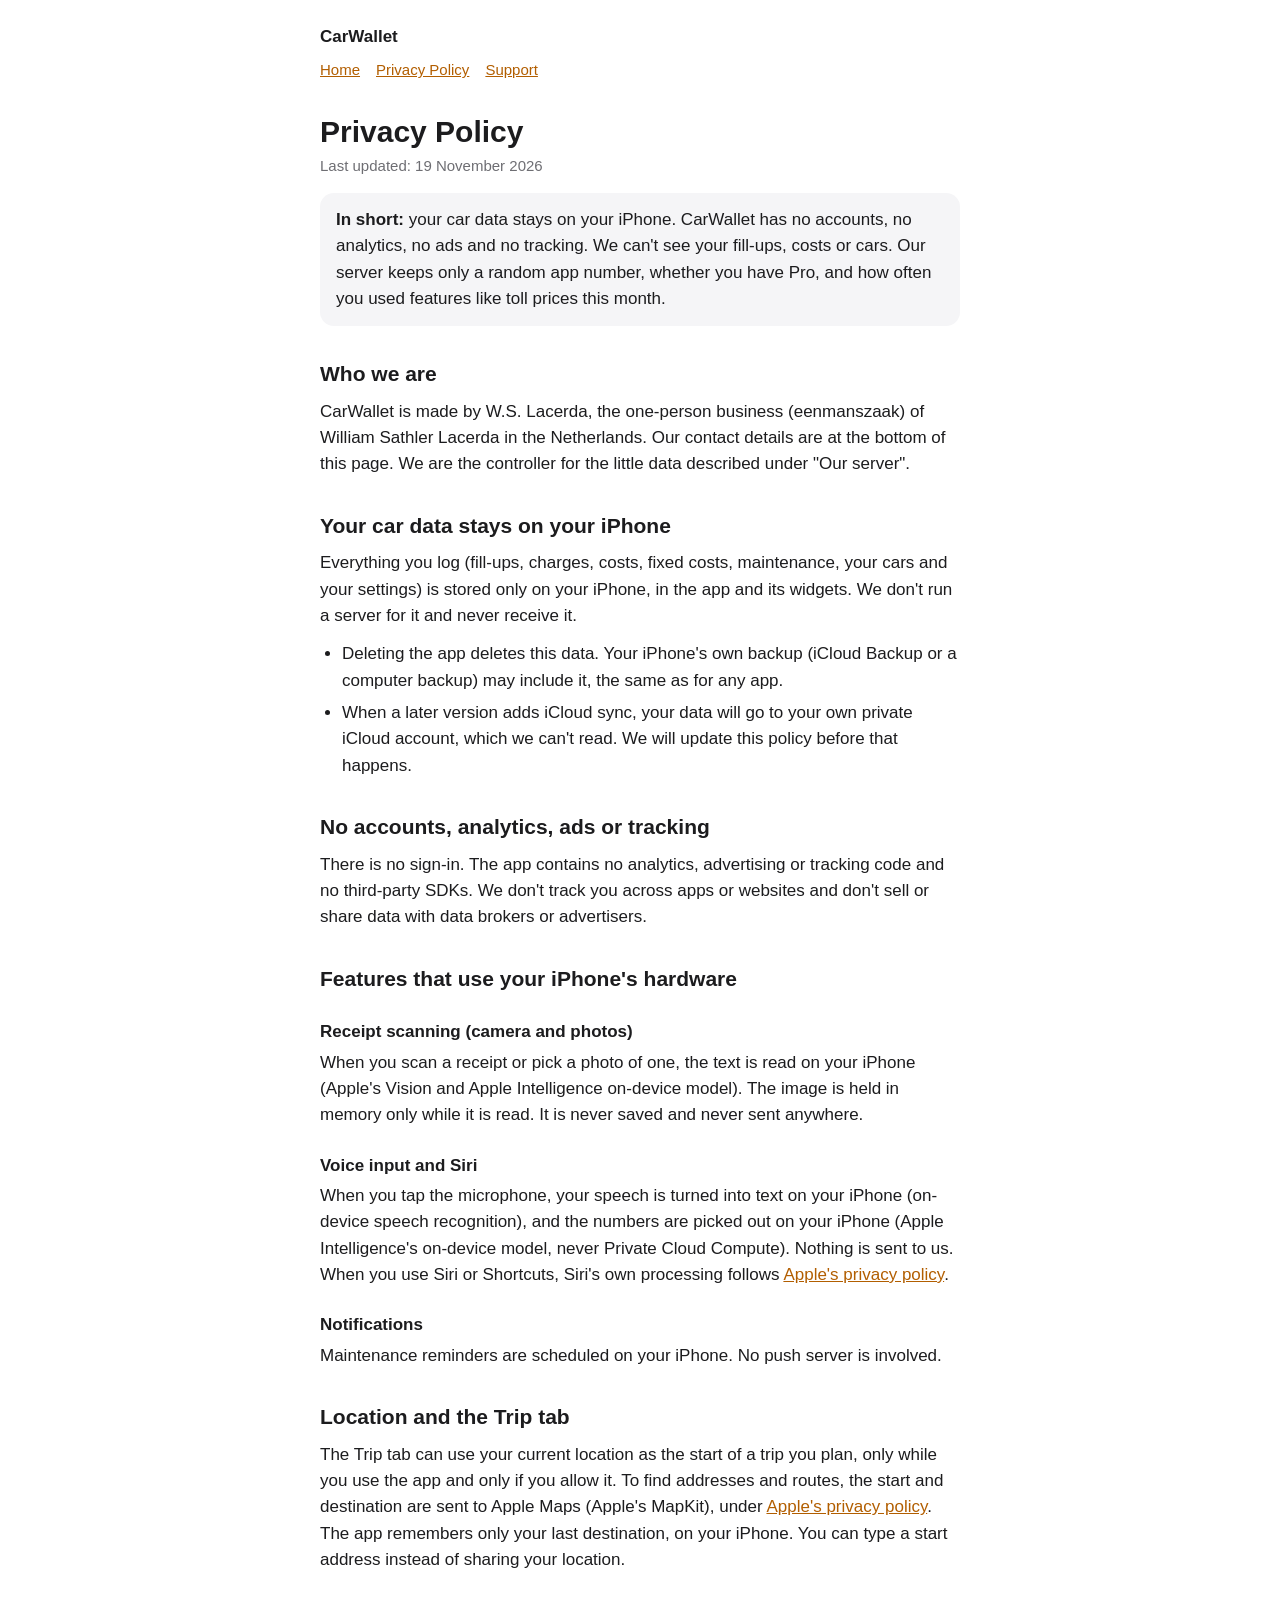
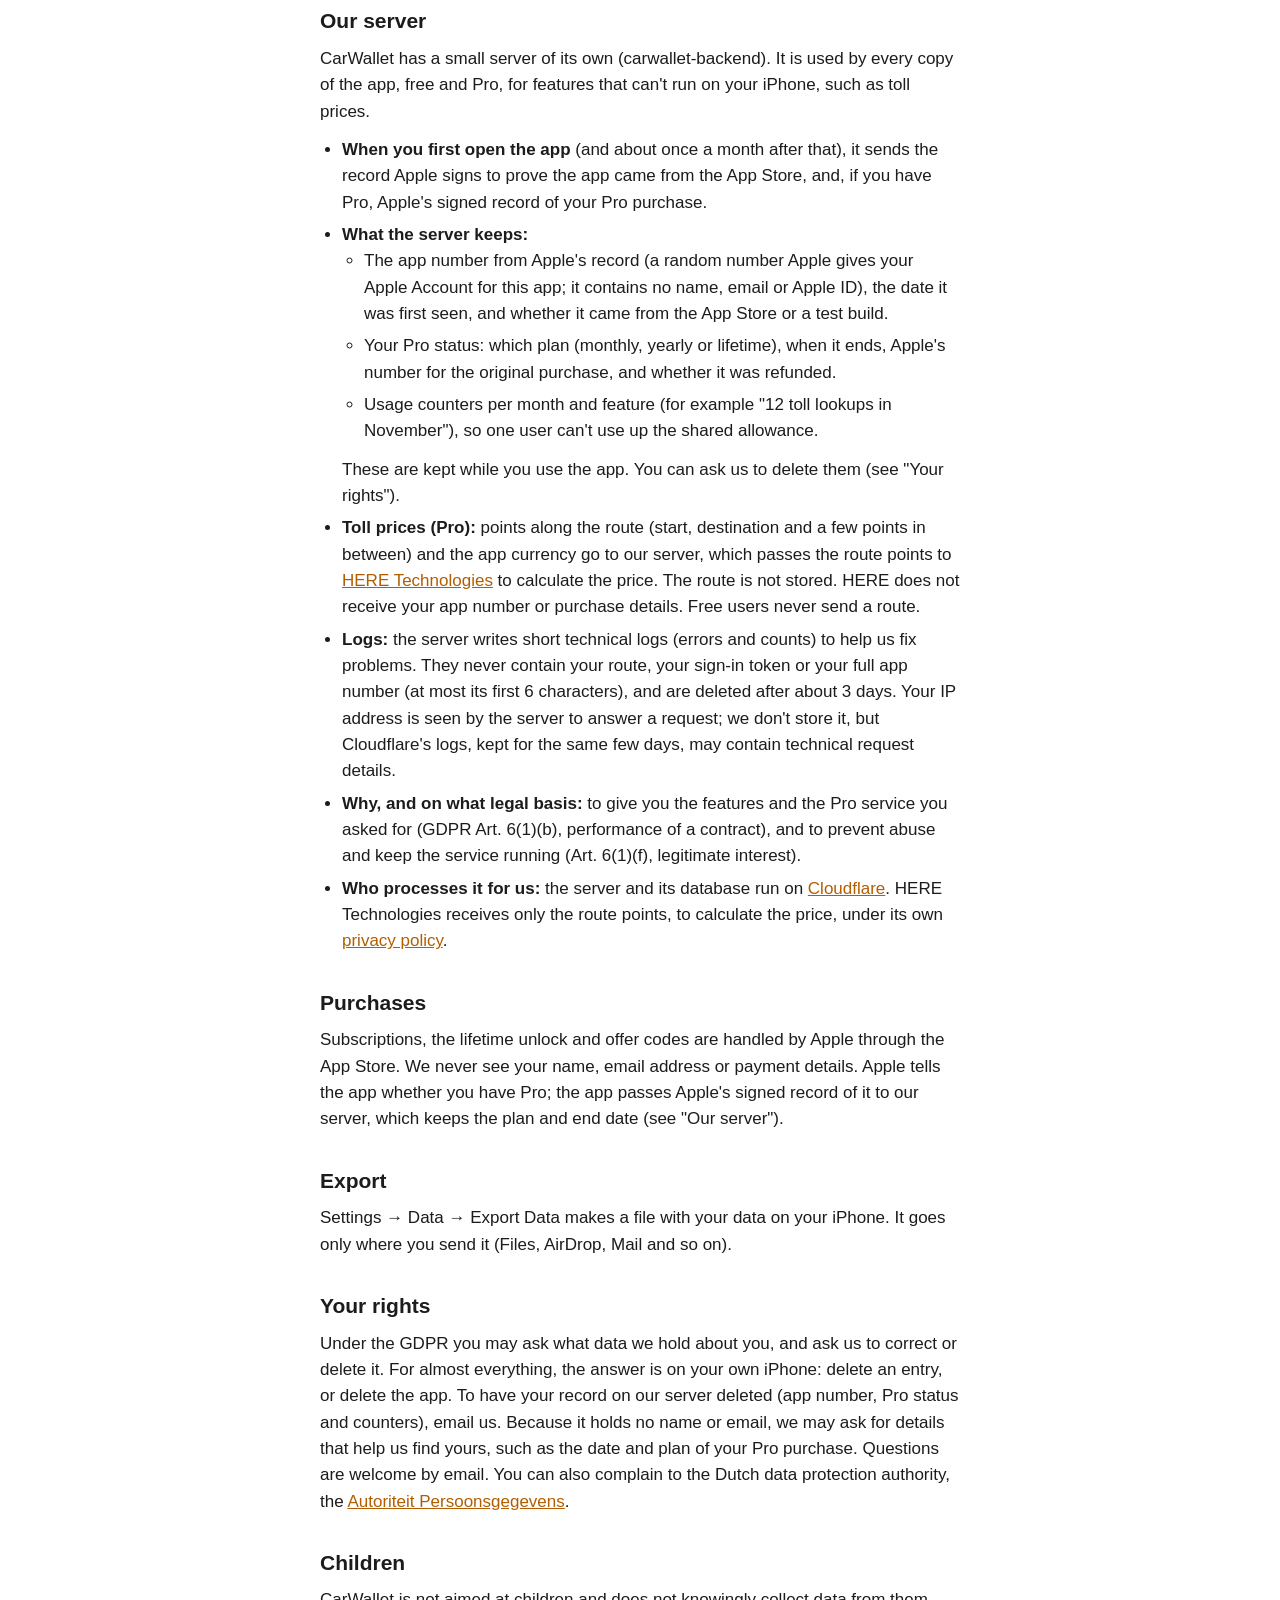
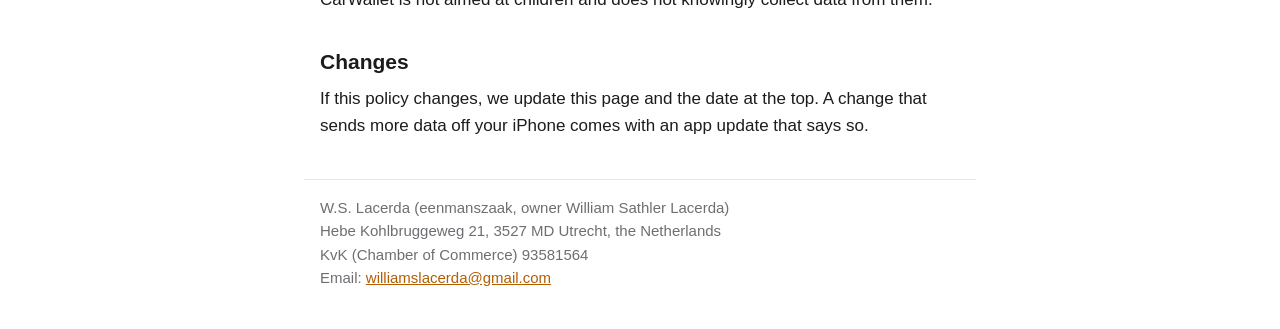
==== privacy.html @ f9a17957 "CarWallet website: home, privacy policy, support Co-Authored-By: Claude Opus 5.5 <noreply@anthropic." ====
<!doctype html>
<html lang="en">
<head>
<meta charset="utf-8">
<meta name="viewport" content="width=device-width, initial-scale=1">
<meta name="color-scheme" content="light dark">
<title>Privacy Policy · CarWallet</title>
<meta name="description" content="What CarWallet does with your data: it stays on your iPhone.">
<link rel="stylesheet" href="style.css">
</head>
<body>
<header>
  <a class="home" href="./">CarWallet</a>
  <nav><a href="./">Home</a><a href="privacy.html" aria-current="page">Privacy Policy</a><a href="support.html">Support</a></nav>
</header>
<main>
<h1>Privacy Policy</h1>
<p class="muted">Last updated: 19 November 2026</p>

<div class="card">
  <p><strong>In short:</strong> your car data stays on your iPhone. CarWallet has no accounts, no analytics, no ads and no tracking. We can't see your fill-ups, costs or cars. Our server keeps only a random app number, whether you have Pro, and how often you used features like toll prices this month.</p>
</div>

<h2>Who we are</h2>
<p>CarWallet is made by W.S. Lacerda, the one-person business (eenmanszaak) of William Sathler Lacerda in the Netherlands. Our contact details are at the bottom of this page. We are the controller for the little data described under "Our server".</p>

<h2>Your car data stays on your iPhone</h2>
<p>Everything you log (fill-ups, charges, costs, fixed costs, maintenance, your cars and your settings) is stored only on your iPhone, in the app and its widgets. We don't run a server for it and never receive it.</p>
<ul>
  <li>Deleting the app deletes this data. Your iPhone's own backup (iCloud Backup or a computer backup) may include it, the same as for any app.</li>
  <li>When a later version adds iCloud sync, your data will go to your own private iCloud account, which we can't read. We will update this policy before that happens.</li>
</ul>

<h2>No accounts, analytics, ads or tracking</h2>
<p>There is no sign-in. The app contains no analytics, advertising or tracking code and no third-party SDKs. We don't track you across apps or websites and don't sell or share data with data brokers or advertisers.</p>

<h2>Features that use your iPhone's hardware</h2>
<h3>Receipt scanning (camera and photos)</h3>
<p>When you scan a receipt or pick a photo of one, the text is read on your iPhone (Apple's Vision and Apple Intelligence on-device model). The image is held in memory only while it is read. It is never saved and never sent anywhere.</p>
<h3>Voice input and Siri</h3>
<p>When you tap the microphone, your speech is turned into text on your iPhone (on-device speech recognition), and the numbers are picked out on your iPhone (Apple Intelligence's on-device model, never Private Cloud Compute). Nothing is sent to us. When you use Siri or Shortcuts, Siri's own processing follows <a href="https://www.apple.com/legal/privacy/">Apple's privacy policy</a>.</p>
<h3>Notifications</h3>
<p>Maintenance reminders are scheduled on your iPhone. No push server is involved.</p>

<h2>Location and the Trip tab</h2>
<p>The Trip tab can use your current location as the start of a trip you plan, only while you use the app and only if you allow it. To find addresses and routes, the start and destination are sent to Apple Maps (Apple's MapKit), under <a href="https://www.apple.com/legal/privacy/">Apple's privacy policy</a>. The app remembers only your last destination, on your iPhone. You can type a start address instead of sharing your location.</p>

<h2>Our server</h2>
<p>CarWallet has a small server of its own (carwallet-backend). It is used by every copy of the app, free and Pro, for features that can't run on your iPhone, such as toll prices.</p>
<ul>
  <li><strong>When you first open the app</strong> (and about once a month after that), it sends the record Apple signs to prove the app came from the App Store, and, if you have Pro, Apple's signed record of your Pro purchase.</li>
  <li><strong>What the server keeps:</strong>
    <ul>
      <li>The app number from Apple's record (a random number Apple gives your Apple Account for this app; it contains no name, email or Apple ID), the date it was first seen, and whether it came from the App Store or a test build.</li>
      <li>Your Pro status: which plan (monthly, yearly or lifetime), when it ends, Apple's number for the original purchase, and whether it was refunded.</li>
      <li>Usage counters per month and feature (for example "12 toll lookups in November"), so one user can't use up the shared allowance.</li>
    </ul>
    These are kept while you use the app. You can ask us to delete them (see "Your rights").</li>
  <li><strong>Toll prices (Pro):</strong> points along the route (start, destination and a few points in between) and the app currency go to our server, which passes the route points to <a href="https://legal.here.com/en-gb/privacy">HERE Technologies</a> to calculate the price. The route is not stored. HERE does not receive your app number or purchase details. Free users never send a route.</li>
  <li><strong>Logs:</strong> the server writes short technical logs (errors and counts) to help us fix problems. They never contain your route, your sign-in token or your full app number (at most its first 6 characters), and are deleted after about 3 days. Your IP address is seen by the server to answer a request; we don't store it, but Cloudflare's logs, kept for the same few days, may contain technical request details.</li>
  <li><strong>Why, and on what legal basis:</strong> to give you the features and the Pro service you asked for (GDPR Art. 6(1)(b), performance of a contract), and to prevent abuse and keep the service running (Art. 6(1)(f), legitimate interest).</li>
  <li><strong>Who processes it for us:</strong> the server and its database run on <a href="https://www.cloudflare.com/privacypolicy/">Cloudflare</a>. HERE Technologies receives only the route points, to calculate the price, under its own <a href="https://legal.here.com/en-gb/privacy">privacy policy</a>.</li>
</ul>

<h2>Purchases</h2>
<p>Subscriptions, the lifetime unlock and offer codes are handled by Apple through the App Store. We never see your name, email address or payment details. Apple tells the app whether you have Pro; the app passes Apple's signed record of it to our server, which keeps the plan and end date (see "Our server").</p>

<h2>Export</h2>
<p>Settings → Data → Export Data makes a file with your data on your iPhone. It goes only where you send it (Files, AirDrop, Mail and so on).</p>

<h2>Your rights</h2>
<p>Under the GDPR you may ask what data we hold about you, and ask us to correct or delete it. For almost everything, the answer is on your own iPhone: delete an entry, or delete the app. To have your record on our server deleted (app number, Pro status and counters), email us. Because it holds no name or email, we may ask for details that help us find yours, such as the date and plan of your Pro purchase. Questions are welcome by email. You can also complain to the Dutch data protection authority, the <a href="https://autoriteitpersoonsgegevens.nl/en">Autoriteit Persoonsgegevens</a>.</p>

<h2>Children</h2>
<p>CarWallet is not aimed at children and does not knowingly collect data from them.</p>

<h2>Changes</h2>
<p>If this policy changes, we update this page and the date at the top. A change that sends more data off your iPhone comes with an app update that says so.</p>
</main>
<footer class="muted">
  <address>
    W.S. Lacerda (eenmanszaak, owner William Sathler Lacerda)<br>
    Hebe Kohlbruggeweg 21, 3527 MD Utrecht, the Netherlands<br>
    KvK (Chamber of Commerce) 93581564<br>
    Email: <a href="mailto:williamslacerda@gmail.com">williamslacerda@gmail.com</a>
  </address>
</footer>
</body>
</html>
---- style.css ----
/* CarWallet website (DESIGN §20). System fonts only, no external files, light and dark. */
:root {
  color-scheme: light dark;
  --bg: #ffffff;
  --text: #1c1c1e;
  --muted: #6e6e73;
  --line: #e5e5ea;
  --card: #f5f5f7;
  --accent: #b25e00; /* amber, dark enough for text on white (WCAG AA) */
}
@media (prefers-color-scheme: dark) {
  :root {
    --bg: #000000;
    --text: #f2f2f7;
    --muted: #a1a1a6;
    --line: #38383a;
    --card: #1c1c1e;
    --accent: #ffb340;
  }
}
* { box-sizing: border-box; }
html { -webkit-text-size-adjust: 100%; }
body {
  margin: 0;
  background: var(--bg);
  color: var(--text);
  font: 17px/1.55 -apple-system, BlinkMacSystemFont, "Segoe UI", Roboto, Helvetica, Arial, sans-serif;
}
main, header, footer { max-width: 42rem; margin: 0 auto; padding: 0 16px; }
header { padding-top: 24px; }
header a.home { color: var(--text); font-weight: 600; text-decoration: none; }
nav { display: flex; flex-wrap: wrap; gap: 16px; margin-top: 8px; font-size: 15px; }
h1 { font-size: 30px; line-height: 1.2; margin: 32px 0 4px; }
h2 { font-size: 21px; margin: 32px 0 8px; }
h3 { font-size: 17px; margin: 24px 0 4px; }
p, ul { margin: 0 0 12px; }
ul { padding-left: 22px; }
li { margin-bottom: 6px; }
a { color: var(--accent); }
.muted { color: var(--muted); font-size: 15px; }
.card { background: var(--card); border-radius: 14px; padding: 14px 16px; margin: 16px 0; }
.card p:last-child, .card ul:last-child { margin-bottom: 0; }
.todo { background: #fff3cd; color: #5c4400; padding: 0 4px; border-radius: 4px; }
@media (prefers-color-scheme: dark) { .todo { background: #4a3a00; color: #ffe08a; } }
footer { border-top: 1px solid var(--line); margin-top: 40px; padding-top: 16px; padding-bottom: 40px; }
address { font-style: normal; }
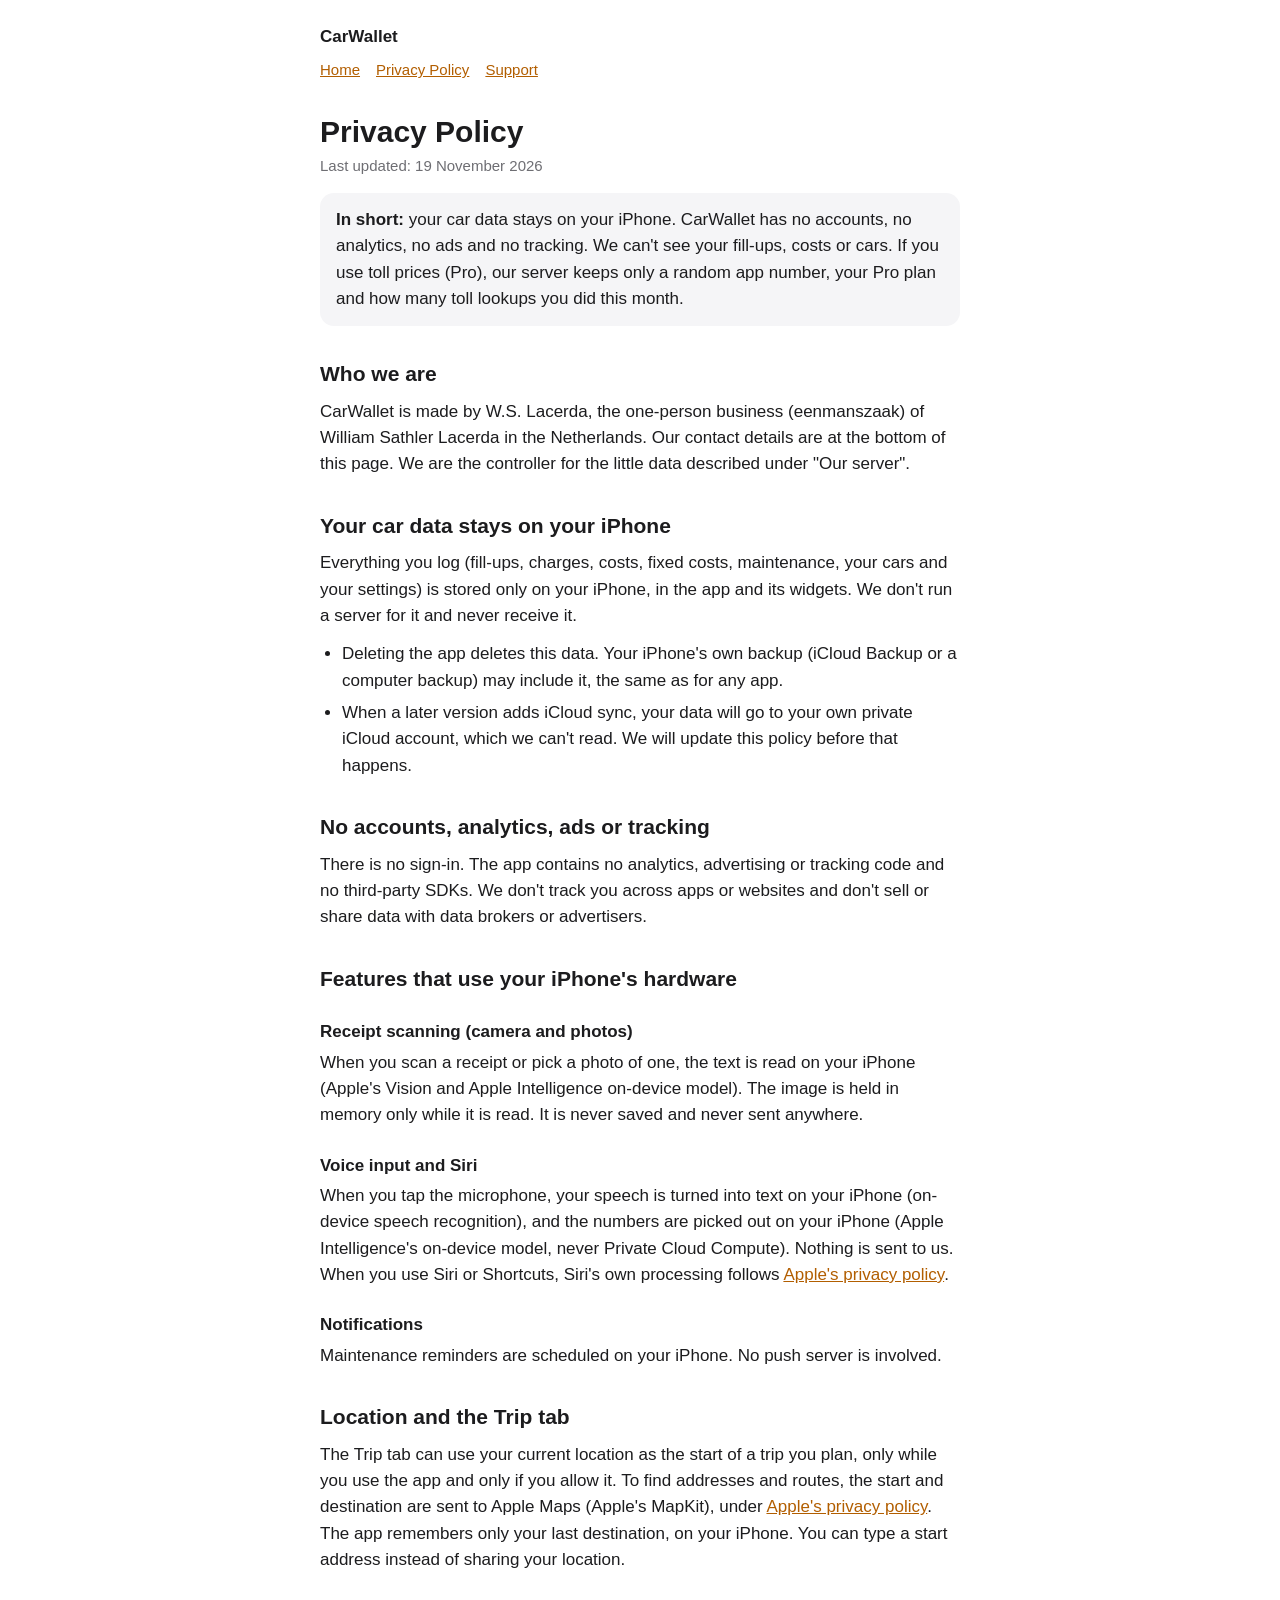
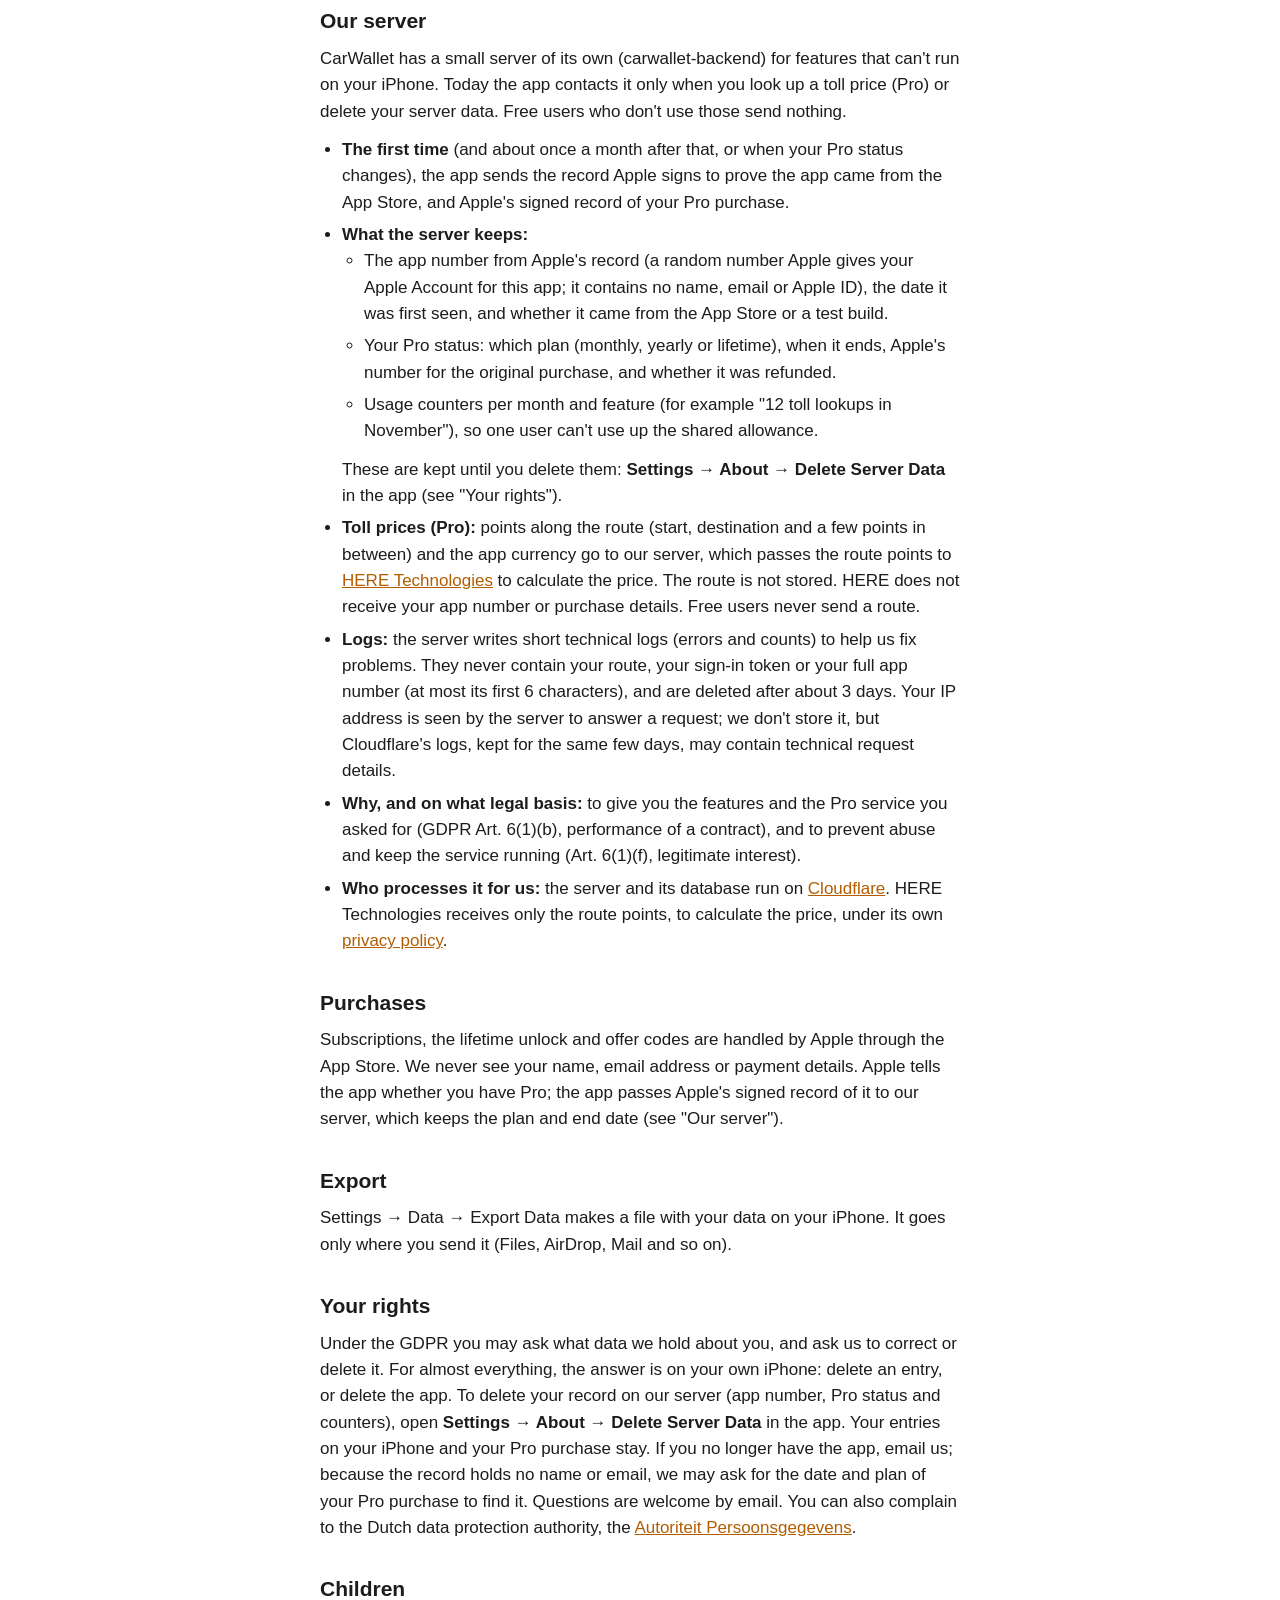
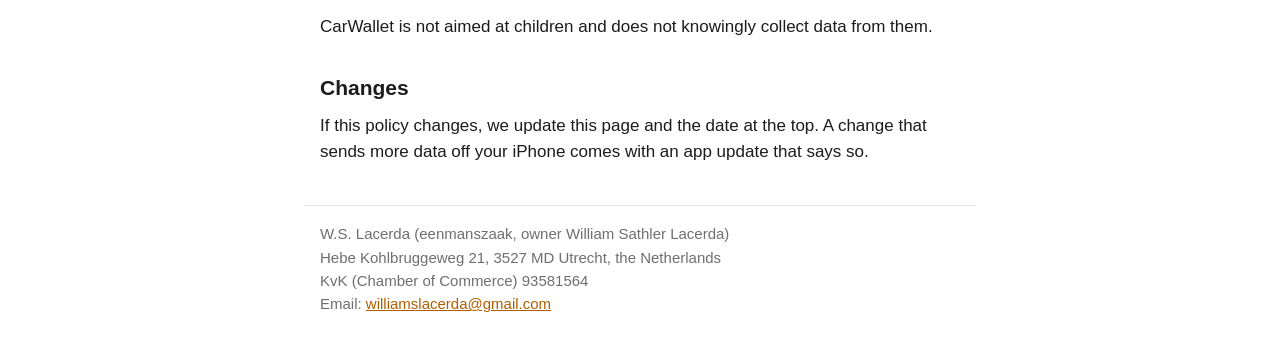
==== commit 586b98ae: "Policy and support: server use, Delete Server Data, toll messages Co-Authored-By: Claude Opus 5.5 <n" ====
--- a/privacy.html
+++ b/privacy.html
@@ -18,7 +18,7 @@
 <p class="muted">Last updated: 19 November 2026</p>
 
 <div class="card">
-  <p><strong>In short:</strong> your car data stays on your iPhone. CarWallet has no accounts, no analytics, no ads and no tracking. We can't see your fill-ups, costs or cars. Our server keeps only a random app number, whether you have Pro, and how often you used features like toll prices this month.</p>
+  <p><strong>In short:</strong> your car data stays on your iPhone. CarWallet has no accounts, no analytics, no ads and no tracking. We can't see your fill-ups, costs or cars. If you use toll prices (Pro), our server keeps only a random app number, your Pro plan and how many toll lookups you did this month.</p>
 </div>
 
 <h2>Who we are</h2>
@@ -46,16 +46,16 @@
 <p>The Trip tab can use your current location as the start of a trip you plan, only while you use the app and only if you allow it. To find addresses and routes, the start and destination are sent to Apple Maps (Apple's MapKit), under <a href="https://www.apple.com/legal/privacy/">Apple's privacy policy</a>. The app remembers only your last destination, on your iPhone. You can type a start address instead of sharing your location.</p>
 
 <h2>Our server</h2>
-<p>CarWallet has a small server of its own (carwallet-backend). It is used by every copy of the app, free and Pro, for features that can't run on your iPhone, such as toll prices.</p>
+<p>CarWallet has a small server of its own (carwallet-backend) for features that can't run on your iPhone. Today the app contacts it only when you look up a toll price (Pro) or delete your server data. Free users who don't use those send nothing.</p>
 <ul>
-  <li><strong>When you first open the app</strong> (and about once a month after that), it sends the record Apple signs to prove the app came from the App Store, and, if you have Pro, Apple's signed record of your Pro purchase.</li>
+  <li><strong>The first time</strong> (and about once a month after that, or when your Pro status changes), the app sends the record Apple signs to prove the app came from the App Store, and Apple's signed record of your Pro purchase.</li>
   <li><strong>What the server keeps:</strong>
     <ul>
       <li>The app number from Apple's record (a random number Apple gives your Apple Account for this app; it contains no name, email or Apple ID), the date it was first seen, and whether it came from the App Store or a test build.</li>
       <li>Your Pro status: which plan (monthly, yearly or lifetime), when it ends, Apple's number for the original purchase, and whether it was refunded.</li>
       <li>Usage counters per month and feature (for example "12 toll lookups in November"), so one user can't use up the shared allowance.</li>
     </ul>
-    These are kept while you use the app. You can ask us to delete them (see "Your rights").</li>
+    These are kept until you delete them: <strong>Settings → About → Delete Server Data</strong> in the app (see "Your rights").</li>
   <li><strong>Toll prices (Pro):</strong> points along the route (start, destination and a few points in between) and the app currency go to our server, which passes the route points to <a href="https://legal.here.com/en-gb/privacy">HERE Technologies</a> to calculate the price. The route is not stored. HERE does not receive your app number or purchase details. Free users never send a route.</li>
   <li><strong>Logs:</strong> the server writes short technical logs (errors and counts) to help us fix problems. They never contain your route, your sign-in token or your full app number (at most its first 6 characters), and are deleted after about 3 days. Your IP address is seen by the server to answer a request; we don't store it, but Cloudflare's logs, kept for the same few days, may contain technical request details.</li>
   <li><strong>Why, and on what legal basis:</strong> to give you the features and the Pro service you asked for (GDPR Art. 6(1)(b), performance of a contract), and to prevent abuse and keep the service running (Art. 6(1)(f), legitimate interest).</li>
@@ -69,7 +69,7 @@
 <p>Settings → Data → Export Data makes a file with your data on your iPhone. It goes only where you send it (Files, AirDrop, Mail and so on).</p>
 
 <h2>Your rights</h2>
-<p>Under the GDPR you may ask what data we hold about you, and ask us to correct or delete it. For almost everything, the answer is on your own iPhone: delete an entry, or delete the app. To have your record on our server deleted (app number, Pro status and counters), email us. Because it holds no name or email, we may ask for details that help us find yours, such as the date and plan of your Pro purchase. Questions are welcome by email. You can also complain to the Dutch data protection authority, the <a href="https://autoriteitpersoonsgegevens.nl/en">Autoriteit Persoonsgegevens</a>.</p>
+<p>Under the GDPR you may ask what data we hold about you, and ask us to correct or delete it. For almost everything, the answer is on your own iPhone: delete an entry, or delete the app. To delete your record on our server (app number, Pro status and counters), open <strong>Settings → About → Delete Server Data</strong> in the app. Your entries on your iPhone and your Pro purchase stay. If you no longer have the app, email us; because the record holds no name or email, we may ask for the date and plan of your Pro purchase to find it. Questions are welcome by email. You can also complain to the Dutch data protection authority, the <a href="https://autoriteitpersoonsgegevens.nl/en">Autoriteit Persoonsgegevens</a>.</p>
 
 <h2>Children</h2>
 <p>CarWallet is not aimed at children and does not knowingly collect data from them.</p>
--- a/style.css
+++ b/style.css
@@ -1,4 +1,4 @@
-/* CarWallet website (DESIGN §20). System fonts only, no external files, light and dark. */
+/* CarWallet website (DESIGN §21). System fonts only, no external files, light and dark. */
 :root {
   color-scheme: light dark;
   --bg: #ffffff;
